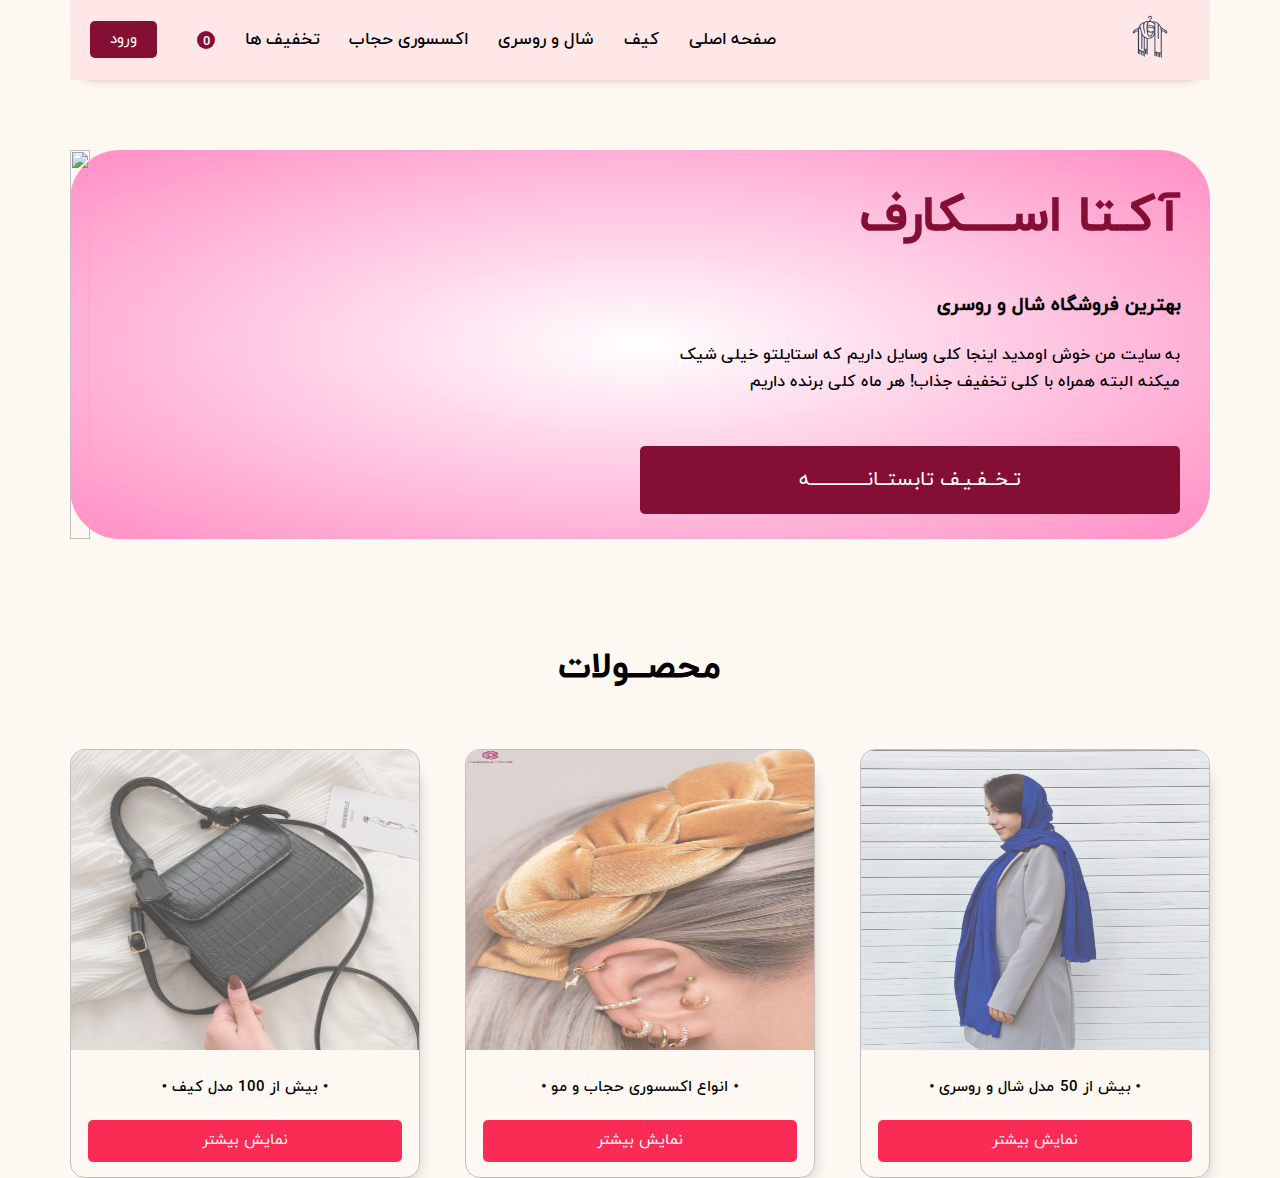
==== html files/index.html @ e351618f "product-section" ====
<!DOCTYPE html>
<html lang="fa" dir="rtl">

<head>
    <meta charset="UTF-8">
    <meta http-equiv="X-UA-Compatible" content="IE=edge">
    <meta name="viewport" content="width=device-width, initial-scale=1.0">
    <link rel="stylesheet" class="nav__item" href="../css/font.css">
    <link rel="stylesheet" class="nav__item" href="../css/basic-styles.css">
    <link rel="stylesheet" class="nav__item" href="../css/main.css">
    <script src="../javascript/main.js"></script>
    <link rel="stylesheet" class="nav__item"
        href="https://cdnjs.cloudflare.com/ajax/libs/font-awesome/6.1.2/css/all.min.css"
        integrity="sha512-1sCRPdkRXhBV2PBLUdRb4tMg1w2YPf37qatUFeS7zlBy7jJI8Lf4VHwWfZZfpXtYSLy85pkm9GaYVYMfw5BC1A=="
        crossorigin="anonymous" referrerpolicy="no-referrer" />
    <title>ACTA SCARF</title>
</head>

<body>
    <header class="header container">
        <div class="navbar">

            <a class="navbar__logo" href="#">
                <img src="../assets/images/logo.png" alt="navbar logo">
            </a>

            <div class="navbar__nav">
                <ul class="nav">
                    <li><a class="nav__item" href="#">صفحه اصلی</a></li>
                    <li><a class="nav__item" href="#">کیف</a></li>
                    <li><a class="nav__item" href="#">شال و روسری</a></li>
                    <li><a class="nav__item" href="#">اکسسوری حجاب</a></li>
                    <li><a class="nav__item" href="#">تخفیف ها</a></li>
                </ul>

                <span class="nav__shopping">
                    <i class="fa-solid fa-cart-shopping"></i>
                    <span>0</span>
                </span>
                <button class="btn btn--primary">ورود</button>
                <i class="fa-solid fa-bars"></i>

            </div>
        </div>
    </header>
    
    <section class="banner container">

        <div class="banner__about">
            <h1 class="title">آکـتا اســــکارف</h1>
            <h3 class="banner-title">بهترین فروشگاه شال و روسری</h3>
            <p class="banner-body">
                به سایت من خوش اومدید
                اینجا کلی وسایل داریم که
                استایلتو خیلی شیک میکنه
                البته همراه با کلی تخفیف جذاب!
                هر ماه کلی برنده داریم
            </p>

            <button class="btn btn--primary">تـخــفـیـف تابستــانــــــــــــــه</button>
        </div>
        
        <div class="banner__image">
            <img src="../assets/images/Picsart_22-08-21_01-30-25-455-removebg.png" alt="">
        </div>

    </section>

    <section class="products container">

        <h2 class="products-title">محصــولات</h2>
    
        <div class="product-wrapper">
    
            <div class="product">
                <div class="product__img">
                    <img src="..//assets/images/Picsart_22-08-21_02-15-15-924.jpg" alt="">
                </div>
                <div class="product__body">
                    <p class="title">• بیش از 50 مدل شال و روسری •</p>
                    <a class="btn-product btn btn--secondary btn--block" href="./products.html">نمایش بیشتر</a>
                </div>
            </div>
    
            <div class="product">
                <div class="product__img">
                    <img src="..//assets/images/tel.jpg" alt="">
                </div>
                <div class="product__body">
                    <p class="title">• انواع اکسسوری حجاب و مو •</p>
                    <a class="btn-product btn btn--secondary btn--block" href="./products.html">نمایش بیشتر</a>
                </div>
            </div>
    
            <div class="product">
                <div class="product__img">
                    <img src="..//assets/images/bag6.jfif" alt="">
                </div>
                <div class="product__body">
                    <p class="title">• بیش از 100 مدل کیف •</p>
                    <a class="btn-product btn btn--secondary btn--block" href="./products.html">نمایش بیشتر</a>
                </div>
            </div>
    
        </div>
    </section>
</body>

</html>
---- css/font.css ----
@font-face{
    font-family: "iranyekanwebregular";
    src: url('../assets/fonts/iranyekanwebregular.woff') format('woff');
}


@font-face{
    font-family: "iranyekanwebmedium";
    src: url('../assets/fonts/iranyekanwebmedium.woff') format('woff');
}


@font-face{
    font-family: "YekanBakhHeavy";
    src: url('../assets/fonts/YekanBakhHeavy.woff') format('woff');
}


@font-face{
    font-family: "YekanBakhBold";
    src: url('../assets/fonts/YekanBakhBold.woff') format('woff');
}


@font-face{
    font-family: "YekanBakhMedium";
    src: url('../assets/fonts/YekanBakhMedium.woff') format('woff');
}
---- css/basic-styles.css ----
*,
*::before,
*::after{
    margin: 0;
    padding: 0;
    box-sizing: border-box;
    text-decoration: none;
    list-style: none;
}

html{
	font-size: 62.5%;
}

body{
    font-family: "iranyekanwebmedium";
	background-color: var(--color-body);
	font-size: 1.6rem;
	line-height: 1.7;
}
/* 
button{
    font-family: "iranyekanwebregular";
    background:none;
    padding: 1rem 2rem;
    outline: 0;
    border: 0;
} */
---- css/main.css ----
:root{
	--color-primary: #fa2b55;
	--color-primary-light: #ffe7e7;
	--color-secondary-light: #d41a58;
	--color-secondary-dark: #850E35;
    --hover: #ff7ba3;
	--color-shadow: #FFE6E6;
	--color-headings: #000;
	--color-body: #fdf9f2;
	--color-white: #fff;
    --text-color: #292929;
    --color-gray: #c3c3c3;
    --blue-btn: #47c4fd;
	--avatar-sizes: 50px;
}

.container{
    max-width: 1140px;
    margin: 0 auto;
    /* margin: 5rem 2rem; */
}


/* ---------BUTTON STYLE-------- */

.btn{
    font-family: "iranyekanwebregular";
    background:none;
    padding: 0.8rem 2rem;
    outline: 0;
    border: 0;
    cursor: pointer;
    border-radius: 5px;
    font-size: 1.5rem;
    transition: all 0.4s ease-in-out;
}

.btn--primary{
    background-color: var(--color-secondary-dark);
    color: var(--color-white);
}

.btn--primary:hover{
    background-color: var(--color-primary);
}

.btn--secondary{
    background-color: var(--color-primary);
    color: var(--color-white);
}

.btn--secondary:hover{
    background-color: var(--color-secondary-light);
}

.btn--block{
    width: 100%;
}


/* ----------HEADER STYLE--------- */

.header{
    background-color: var(--color-primary-light);
    box-shadow: 0px 10px 13px -15px #6d16169e;
    padding: 0 2rem;
}

.navbar{
    display: flex;
    justify-content: space-between;
    align-items: center;
    /* height: 67px; */
}

.navbar__logo{
    max-width: 90px;
    max-height: 80px;
    display: inline-block;
}

.navbar__logo img{
    width: 100%;
    height: 80px;
}

.navbar__nav{
    display: flex;
    align-items: center;
}

.nav{
    display: flex;
}

.nav .nav__item{
    color: var(--color-headings);
    font-size: 1.7rem;
    display: block;
    padding: 1rem;
    transition: all 2s linear;
}
.nav li{
    margin-left: 1rem;
}

.nav li:last-child{
    margin-left: 6rem;
}


.nav__shopping{
    position: relative;
    margin-left: 1.8rem;
}
.nav__shopping i{
    font-size: 3rem;
    color: var(--color-primary);
}

.navbar__nav > button{
    letter-spacing: 2px;
}



.nav__shopping span{
    position: absolute;
    top: -9px;
    left: 22px;

    width: 18px;
    height: 18px;
    font-size: 13px;
    text-align: center;
    background-color: var(--color-secondary-dark);
    color: var(--color-white);
    border-radius: 100%;
}

.navbar__nav > i{
    font-size: 3rem;
    color: var(--color-secondary-dark);
    display: none;
}



/*============= RESPONSIVE HEADER ============= */

@media screen and (min-width: 768px) and (max-width: 950px){
    .nav .nav__item{
        font-size: 1.3rem;
        padding: 0.5rem;
        display: block;
    }
    .nav li{
        margin: 0.5rem;
    }
    .nav li:last-child{
        margin-left: 2rem;
    }
}

@media screen and (max-width: 768px){
    .nav{
        display: none;
    }
    .navbar__nav > i{
        display: block;
    }
    .navbar__nav > button{
        display: none;
    }
}




/* ============== BANNER STYLE =============*/

.banner{
    display: flex;
    justify-content: space-between;
    margin-top: 7rem;
    border-radius: 50px;
    background: #FFFFFF;
    background: -webkit-radial-gradient(center, #FFFFFF, #FF8EC4);
    background: -moz-radial-gradient(center, #FFFFFF, #FF8EC4);
    background: radial-gradient(ellipse at center, #FFFFFF, #FF8EC4);
}

.banner__image{
    max-width: 40%;
}

.banner__image img{
    width: 100%;
    height: 100%;
}

.banner__about{
    padding: 2.5rem 3rem 2.5rem 0;
    width: 50%;
    display: flex;
    flex-direction: column;
    justify-content: center;
}

.title{
    font-size: 5rem;
    color: var(--color-secondary-dark);
}

.banner-title{
    margin: 3rem 0 2rem 0 ;
}

.banner__about .btn{
    margin-top: 5rem;
    padding: 2rem 0;
    font-size: 2rem;
}


/*============ RESPONSIVE BANNER ============*/

@media screen and (max-width: 1140px){
    .title{
        font-size: 4rem;
    }
    .banner-title{
        margin: 2rem 0 1rem 0;
    }
    .banner__about .btn{
        padding: 1.5rem 0;
    }
    .banner{
        border-radius: 0;
    }
}


@media screen and (max-width: 768px){

    .banner__about{
        width: auto;
    }
    .title{
        font-size: 3rem;
    }
    .banner-title{
        margin: 2rem 0 1rem 0;
    }
    .banner-body{
        font-size: 1.3rem;
    }
    .banner__about .btn{
        padding: 0.5rem 0;
        margin-top: 2rem;
    }
}


@media screen and (max-width: 600px){

    .banner__about{
        width: auto;
    }
    .title{
        font-size: 1.7rem;
    }
    .banner-title{
        margin: 1rem 0 0.8rem 0;
        font-size: 1.5rem;
    }
    .banner-body{
        font-size: 0.8rem;
    }
    .banner__about .btn{
        padding: 0.7rem 0;
        margin-top: 1.7rem;
        font-size: 1.3rem;
    }
}

@media screen and (max-width: 450px){
    .banner__image{
        display: none;
    }
    .banner__about{
        padding: 2.5rem 3rem;
    }
    .title{
        font-size: 2rem;
    }
    .banner-title{
        font-size: 1rem;
    }
    .banner-body{
        font-size: 1rem;
    }
}


/* =========== PRODUCT STYLE ======== */

.products{
    margin-top: 10rem;
}

.products-title{
    text-align: center;
    margin-bottom: 5rem;
    font-size: 3.5rem;
}

.product-wrapper{
    display: flex;
    justify-content: space-between;
    align-items: center;
    flex-wrap: wrap;
    row-gap: 5rem;
}

.product{
    box-shadow: 10px 12px 15px -15px rgba(34, 31, 31, 0.4);
    border: 1px solid #c0c0c0;
    border-radius: 15px;
    width: 350px;
}

.product__img img{
    width: 100%;
    height: 300px;
    border-radius: 15px 15px 0 0;
    opacity: 0.7;
    transition: all 0.3s ease-in;
}
.product__img img:hover{
    opacity: 1;
}

.product__body{
    width: 90%;
    margin: 1.5rem auto;
}

.product__body .title{
    font-size: 1.5rem;
    color: var(--color-headings);
    text-align: center;
}


.btn-product{
    display: block;
    text-align: center;
    margin-top: 2rem;
}



/* ============ PRODUCT RESPONSIVE ============ */


@media screen and (max-width: 1140px){

    .product-wrapper{
        justify-content: space-around;
    }
    .product{
        width: 400px;
    }
    .product__img img{
        height: 370px;
    }
}

@media screen and (max-width: 900px){
    .product{
        width: 450px;
    }
    .product__img img{
        height: 450px;
    }
}

@media screen and (max-width: 520px){
    .product{
        width: 320px;
    }
    .product__img img{
        height: 300px;
    }
}

@media screen and (max-width: 420px){
    .product{
        width: 280px;
    }
}
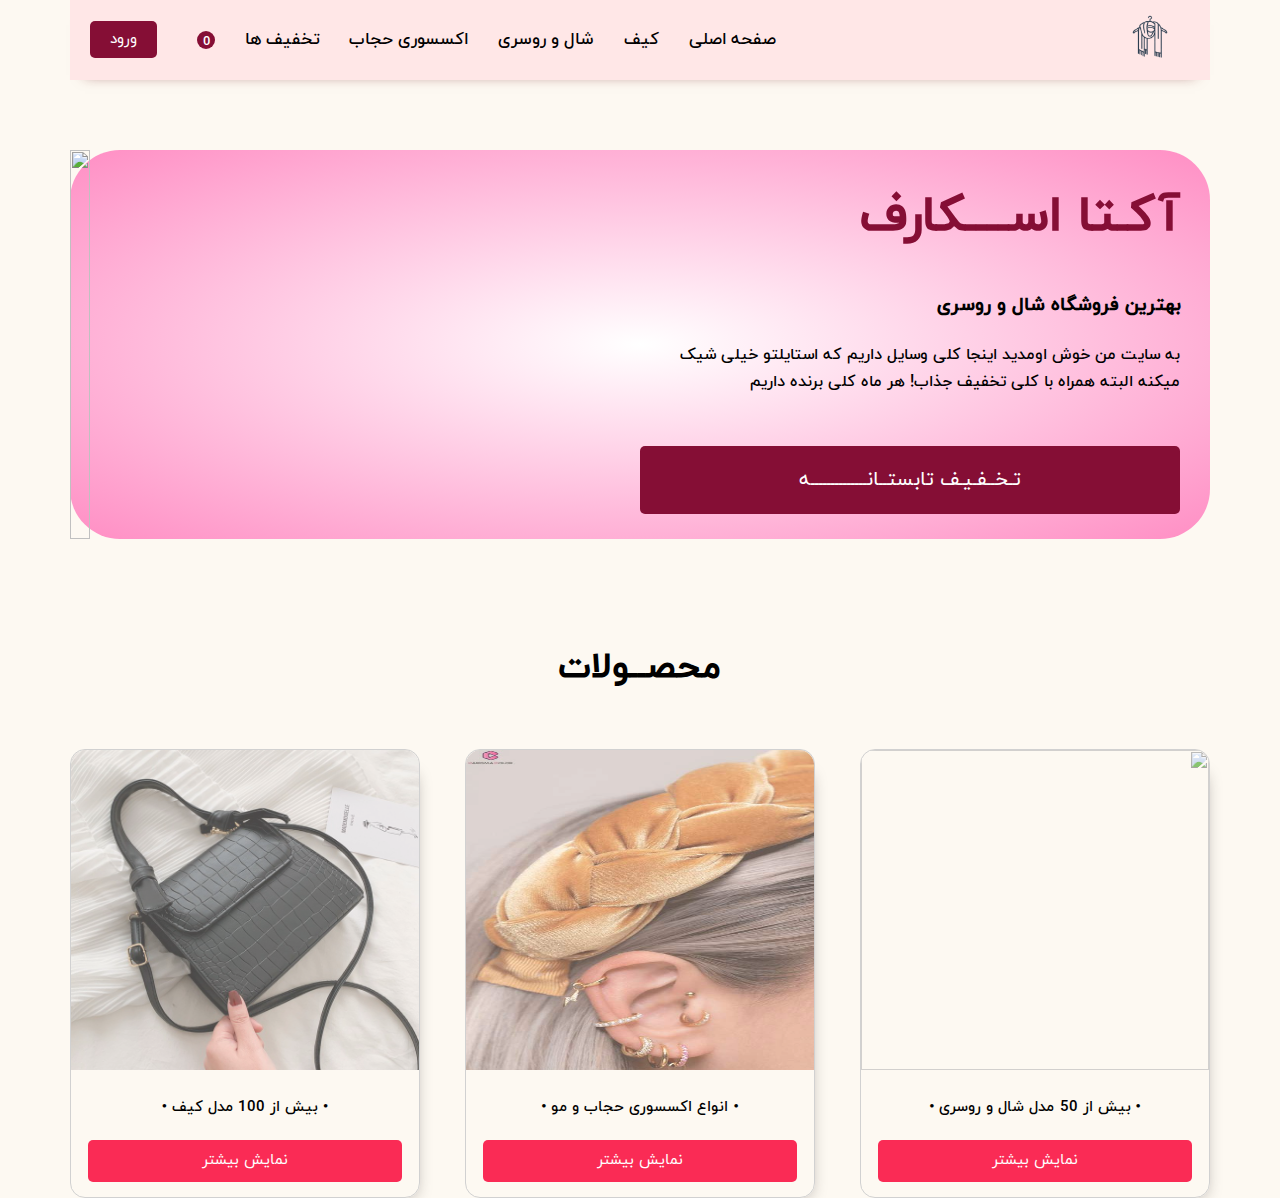
==== commit 8c30e227: "all-products" ====
--- a/html files/index.html
+++ b/html files/index.html
@@ -74,7 +74,7 @@
     
             <div class="product">
                 <div class="product__img">
-                    <img src="..//assets/images/Picsart_22-08-21_02-15-15-924.jpg" alt="">
+                    <img src="..//assets/images/shawl narenji.jpg" alt="">
                 </div>
                 <div class="product__body">
                     <p class="title">• بیش از 50 مدل شال و روسری •</p>
--- a/css/main.css
+++ b/css/main.css
@@ -325,14 +325,14 @@
 
 .product{
     box-shadow: 10px 12px 15px -15px rgba(34, 31, 31, 0.4);
-    border: 1px solid #c0c0c0;
+    border: 1px solid #d1d1d1;
     border-radius: 15px;
     width: 350px;
 }
 
 .product__img img{
     width: 100%;
-    height: 300px;
+    height: 320px;
     border-radius: 15px 15px 0 0;
     opacity: 0.7;
     transition: all 0.3s ease-in;
@@ -399,4 +399,92 @@
     .product{
         width: 280px;
     }
+}
+
+
+
+
+
+
+/* ============= PRODUCTS STYLE ============ */
+
+
+
+.scarf-wrapper{
+    display: flex;
+    justify-content: space-between;
+    align-items: center;
+    flex-wrap: wrap;
+    row-gap: 4rem;
+}
+
+
+.scarf{
+    width: 350px;
+    border-radius: 10px;
+    box-shadow: 1px 3px 10px 2px rgba(129, 129, 129, 0.36);
+}
+
+.scarf__image{
+    max-height: 350px;
+}
+.scarf__image img{
+    border-radius: 10px 10px 0 0;
+    width: 100%;
+    height: 350px;
+}
+
+.scarf__body{
+    padding: 2rem 1rem;
+}
+
+.scarf__title{
+    margin-bottom: 1.5rem;
+    font-size: 2rem;
+    color: var(--color-secondary-dark);
+}
+
+.scarf__detail{
+    margin-bottom: 1rem;
+    color: var(--text-color);
+}
+.scarf__body a{
+    display: block;
+    text-align: center;
+}
+
+
+
+/* =========== RESPONSIVE PRODUCTS ============ */
+
+
+@media screen and (max-width: 1140px){
+    .scarf-wrapper{
+        justify-content: space-around;
+    }
+
+    .scarf{
+        width: 400px;
+    }
+}
+
+@media screen and (max-width: 900px){
+    .scarf{
+        width: 440px;
+    }
+}
+
+@media screen and (max-width: 510px){
+    .scarf{
+        width: 370px;
+    }
+}
+
+@media screen and (max-width: 420px){
+    .scarf{
+        width: 270px;
+    }
+    .scarf__image img{
+        height: 300px;
+    }
 }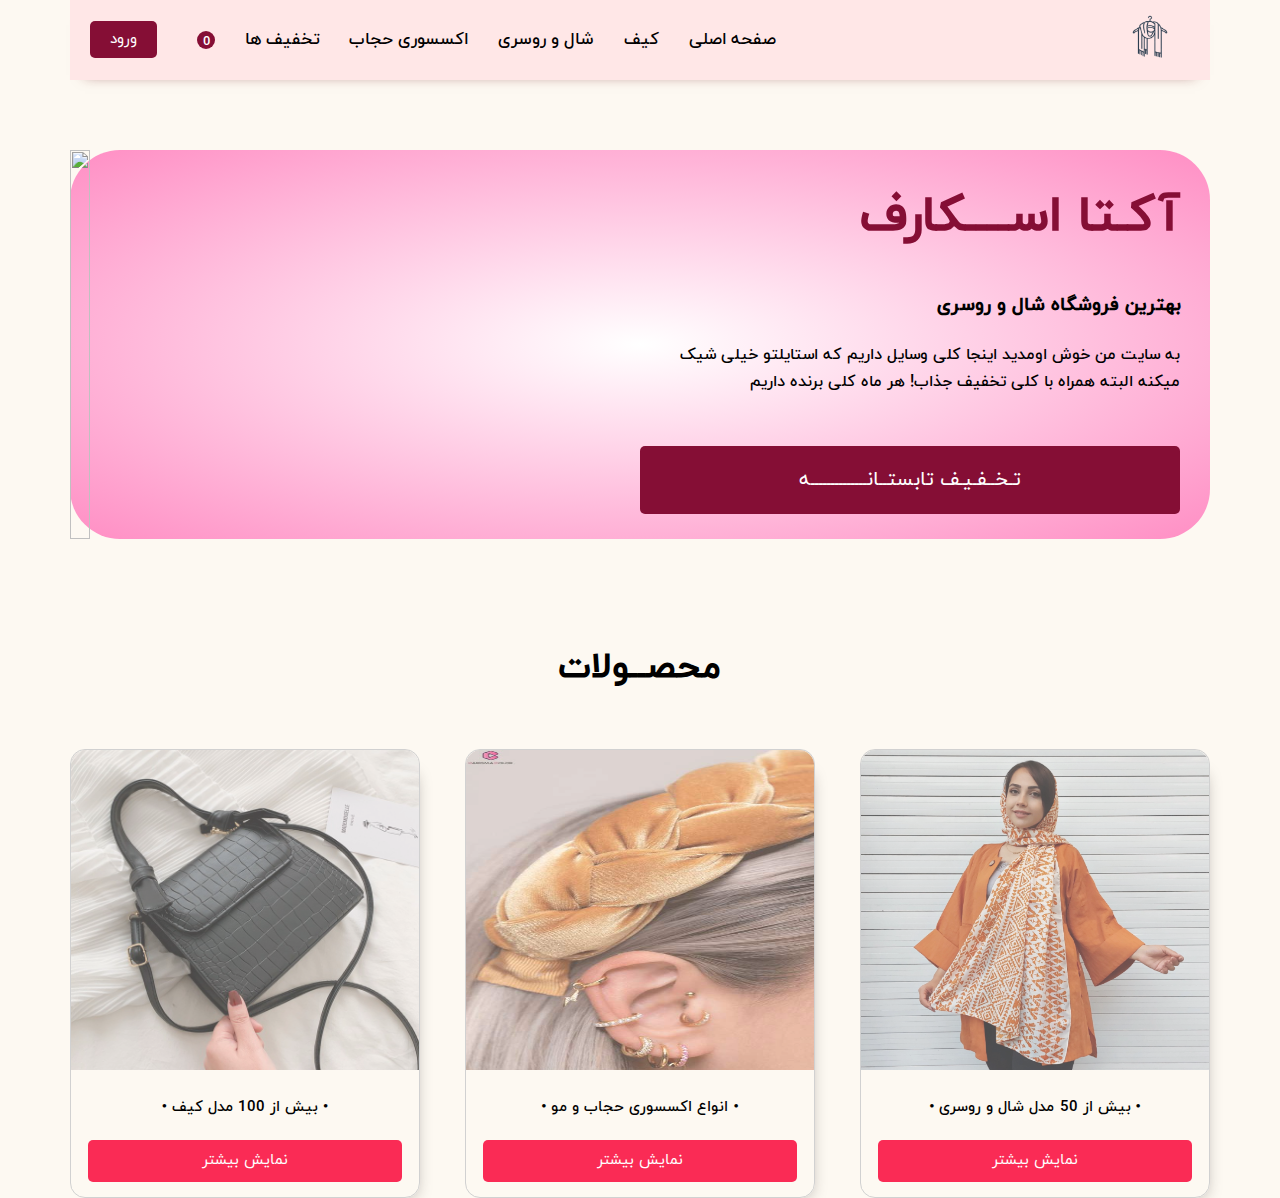
==== commit 062fd2cd: "edit products" ====
--- a/html files/index.html
+++ b/html files/index.html
@@ -28,7 +28,7 @@
                 <ul class="nav">
                     <li><a class="nav__item" href="#">صفحه اصلی</a></li>
                     <li><a class="nav__item" href="#">کیف</a></li>
-                    <li><a class="nav__item" href="#">شال و روسری</a></li>
+                    <li><a class="nav__item" href="./products.html">شال و روسری</a></li>
                     <li><a class="nav__item" href="#">اکسسوری حجاب</a></li>
                     <li><a class="nav__item" href="#">تخفیف ها</a></li>
                 </ul>
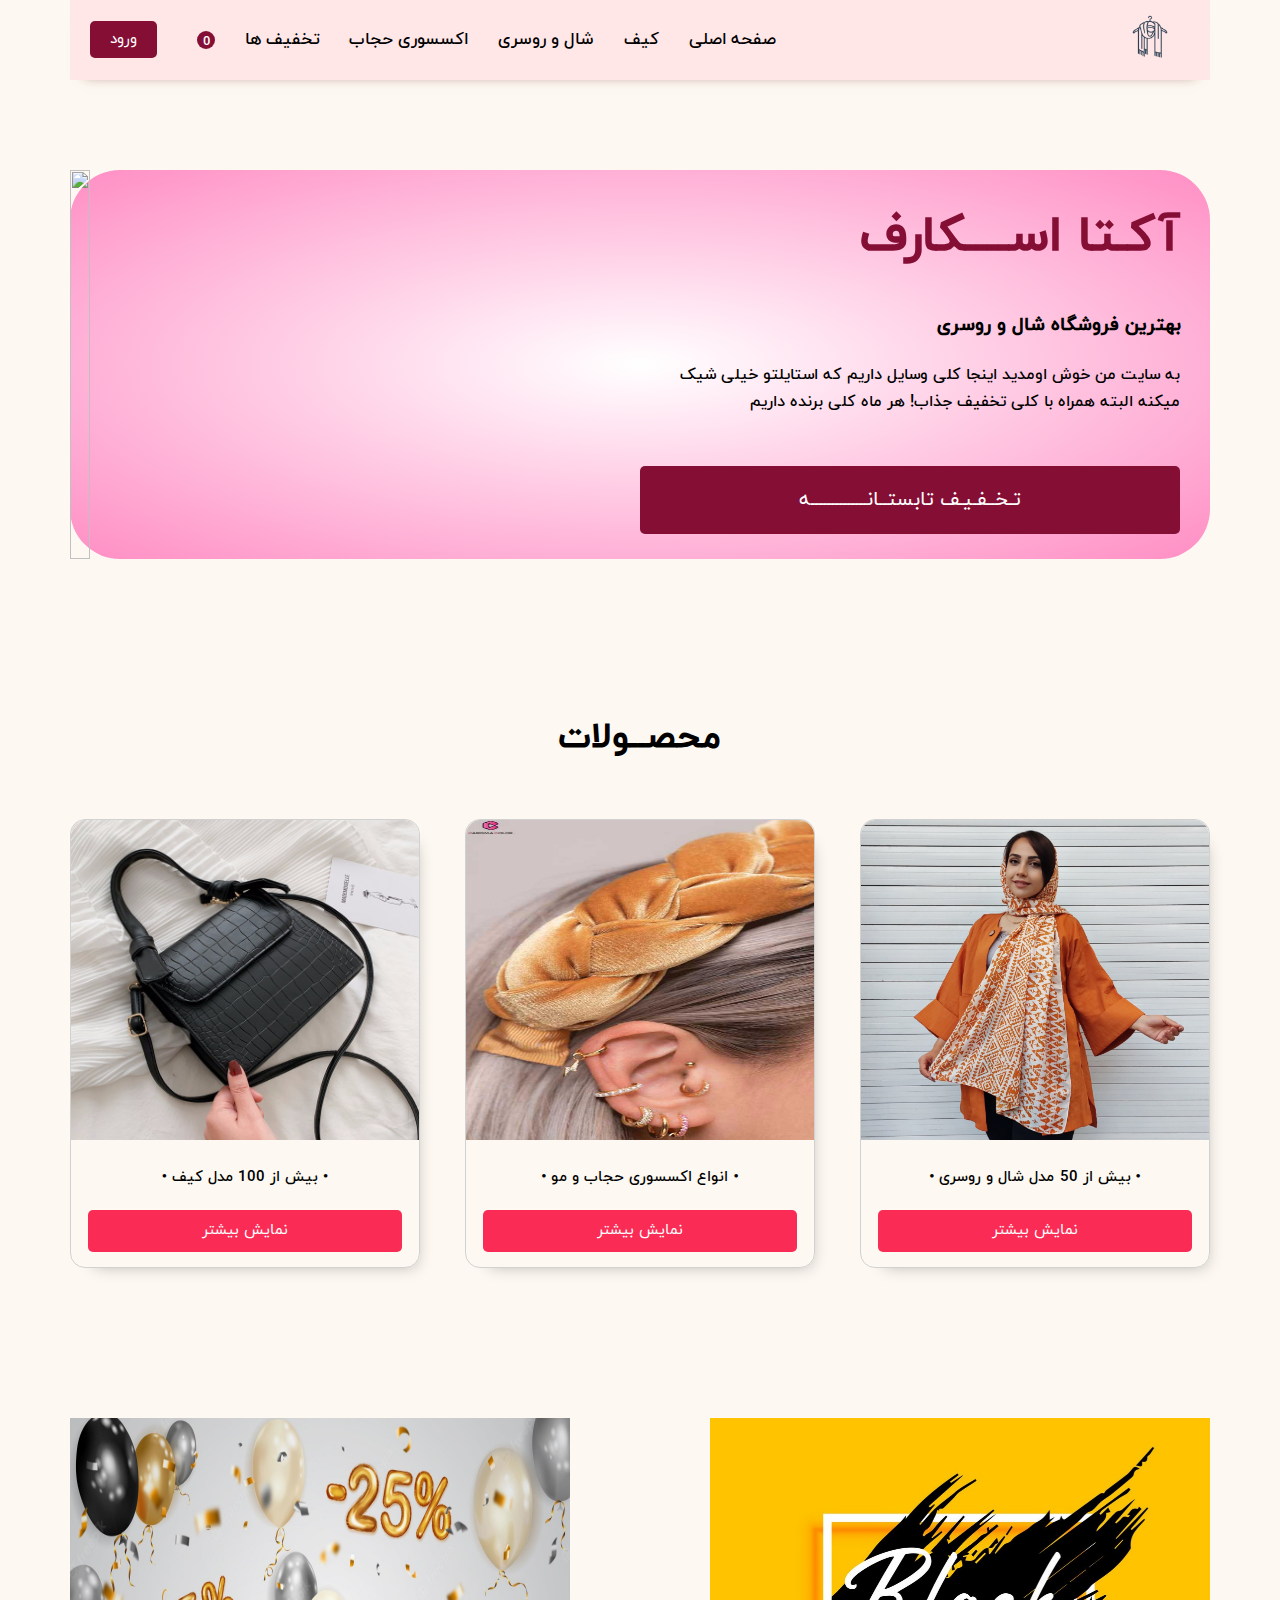
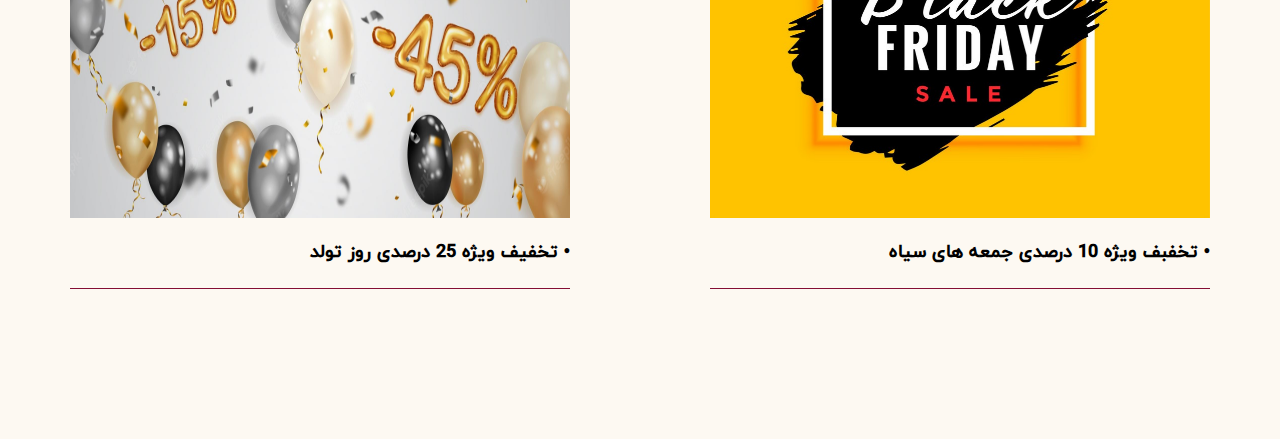
==== commit 348a99c7: "dis" ====
--- a/html files/index.html
+++ b/html files/index.html
@@ -43,7 +43,7 @@
             </div>
         </div>
     </header>
-    
+
     <section class="banner container">
 
         <div class="banner__about">
@@ -59,7 +59,7 @@
 
             <button class="btn btn--primary">تـخــفـیـف تابستــانــــــــــــــه</button>
         </div>
-        
+
         <div class="banner__image">
             <img src="../assets/images/Picsart_22-08-21_01-30-25-455-removebg.png" alt="">
         </div>
@@ -69,9 +69,9 @@
     <section class="products container">
 
         <h2 class="products-title">محصــولات</h2>
-    
+
         <div class="product-wrapper">
-    
+
             <div class="product">
                 <div class="product__img">
                     <img src="..//assets/images/shawl narenji.jpg" alt="">
@@ -81,7 +81,7 @@
                     <a class="btn-product btn btn--secondary btn--block" href="./products.html">نمایش بیشتر</a>
                 </div>
             </div>
-    
+
             <div class="product">
                 <div class="product__img">
                     <img src="..//assets/images/tel.jpg" alt="">
@@ -91,7 +91,7 @@
                     <a class="btn-product btn btn--secondary btn--block" href="./products.html">نمایش بیشتر</a>
                 </div>
             </div>
-    
+
             <div class="product">
                 <div class="product__img">
                     <img src="..//assets/images/bag6.jfif" alt="">
@@ -101,7 +101,38 @@
                     <a class="btn-product btn btn--secondary btn--block" href="./products.html">نمایش بیشتر</a>
                 </div>
             </div>
-    
+
+        </div>
+    </section>
+
+    <section class="discount container">
+        <div class="discount-wrapper">
+
+            <div class="discount__section">
+
+                <div class="image-container">
+                    <img src="../assets/images/discount friday.jpg" alt="">
+                    <div class="middle-text">
+                        <h3>تخفیف ویژه</h3>
+                    </div>
+                </div>
+
+                <h5 class="discount-text">• تخفبف ویژه 10 درصدی جمعه های سیاه</h5>
+            </div>
+
+
+            <div class="discount__section">
+
+                <div class="image-container">
+                    <img src="../assets/images/dis.jpg" alt="">
+                    <div class="middle-text">
+                        <h3>تخفیف ویژه</h3>
+                    </div>
+                </div>
+
+                <h5 class="discount-text">• تخفیف ویژه 25 درصدی روز تولد</h5>
+            </div>
+
         </div>
     </section>
 </body>
--- a/css/main.css
+++ b/css/main.css
@@ -16,8 +16,7 @@
 
 .container{
     max-width: 1140px;
-    margin: 0 auto;
-    /* margin: 5rem 2rem; */
+    margin: 0 auto 15rem;
 }
 
 
@@ -64,13 +63,13 @@
     background-color: var(--color-primary-light);
     box-shadow: 0px 10px 13px -15px #6d16169e;
     padding: 0 2rem;
+    margin-bottom: 9rem;
 }
 
 .navbar{
     display: flex;
     justify-content: space-between;
     align-items: center;
-    /* height: 67px; */
 }
 
 .navbar__logo{
@@ -182,7 +181,6 @@
 .banner{
     display: flex;
     justify-content: space-between;
-    margin-top: 7rem;
     border-radius: 50px;
     background: #FFFFFF;
     background: -webkit-radial-gradient(center, #FFFFFF, #FF8EC4);
@@ -305,10 +303,6 @@
 
 /* =========== PRODUCT STYLE ======== */
 
-.products{
-    margin-top: 10rem;
-}
-
 .products-title{
     text-align: center;
     margin-bottom: 5rem;
@@ -334,11 +328,10 @@
     width: 100%;
     height: 320px;
     border-radius: 15px 15px 0 0;
-    opacity: 0.7;
-    transition: all 0.3s ease-in;
+    transition: all 0.2s ease-in;
 }
 .product__img img:hover{
-    opacity: 1;
+    opacity: 0.8;
 }
 
 .product__body{
@@ -487,4 +480,90 @@
     .scarf__image img{
         height: 300px;
     }
+}
+
+
+
+/* =========== DISCOUNT STYLE ========= */
+
+
+.discount-wrapper{
+    width: 100%;
+    display: flex;
+    justify-content: space-between;
+    align-items: center;
+}
+
+.discount__section{
+    width: 500px;
+}
+
+.discount__section h5{
+    padding: 2rem 0;
+    font-size: 1.8rem;
+    border-bottom: 1px solid var(--color-secondary-dark);
+}
+
+.image-container{
+    position: relative;
+    background-color: #ffe0ee;
+}
+.image-container img{
+    width: 100%;
+    height: 400px;
+    opacity: 1;
+    display: block;
+    transition:all 0.5s ease;
+    backface-visibility: hidden;
+}
+
+.middle-text{
+    transition: .5s ease;
+    opacity: 0;
+    position: absolute;
+    top: 50%;
+    left: 50%;
+    transform: translate(-50%, -50%);
+}
+
+.middle-text h3{
+    background-color: var(--color-secondary-light);
+    color: var(--color-body);
+    font-size: 2.5rem;
+    padding: 2rem 5rem;
+    display: block;
+}
+
+.image-container:hover img{
+    opacity: 0.3;
+}
+
+.image-container:hover .middle-text{
+    opacity: 1;
+}
+
+
+/* =========== RESPONSIVE DISCOUNT ============ */
+
+
+@media screen and (max-width: 1140px){
+    .discount__section{
+        width: 450px;
+    }
+}
+
+@media screen and (max-width: 900px){
+    .discount-wrapper{
+        flex-direction: column;
+    }
+    .discount__section{
+        width: 100%;
+    }
+}
+
+@media screen and (max-width: 480px){
+    .middle-text h3{
+        font-size: 2rem;
+        padding: 2rem 1.5rem;
+    }
 }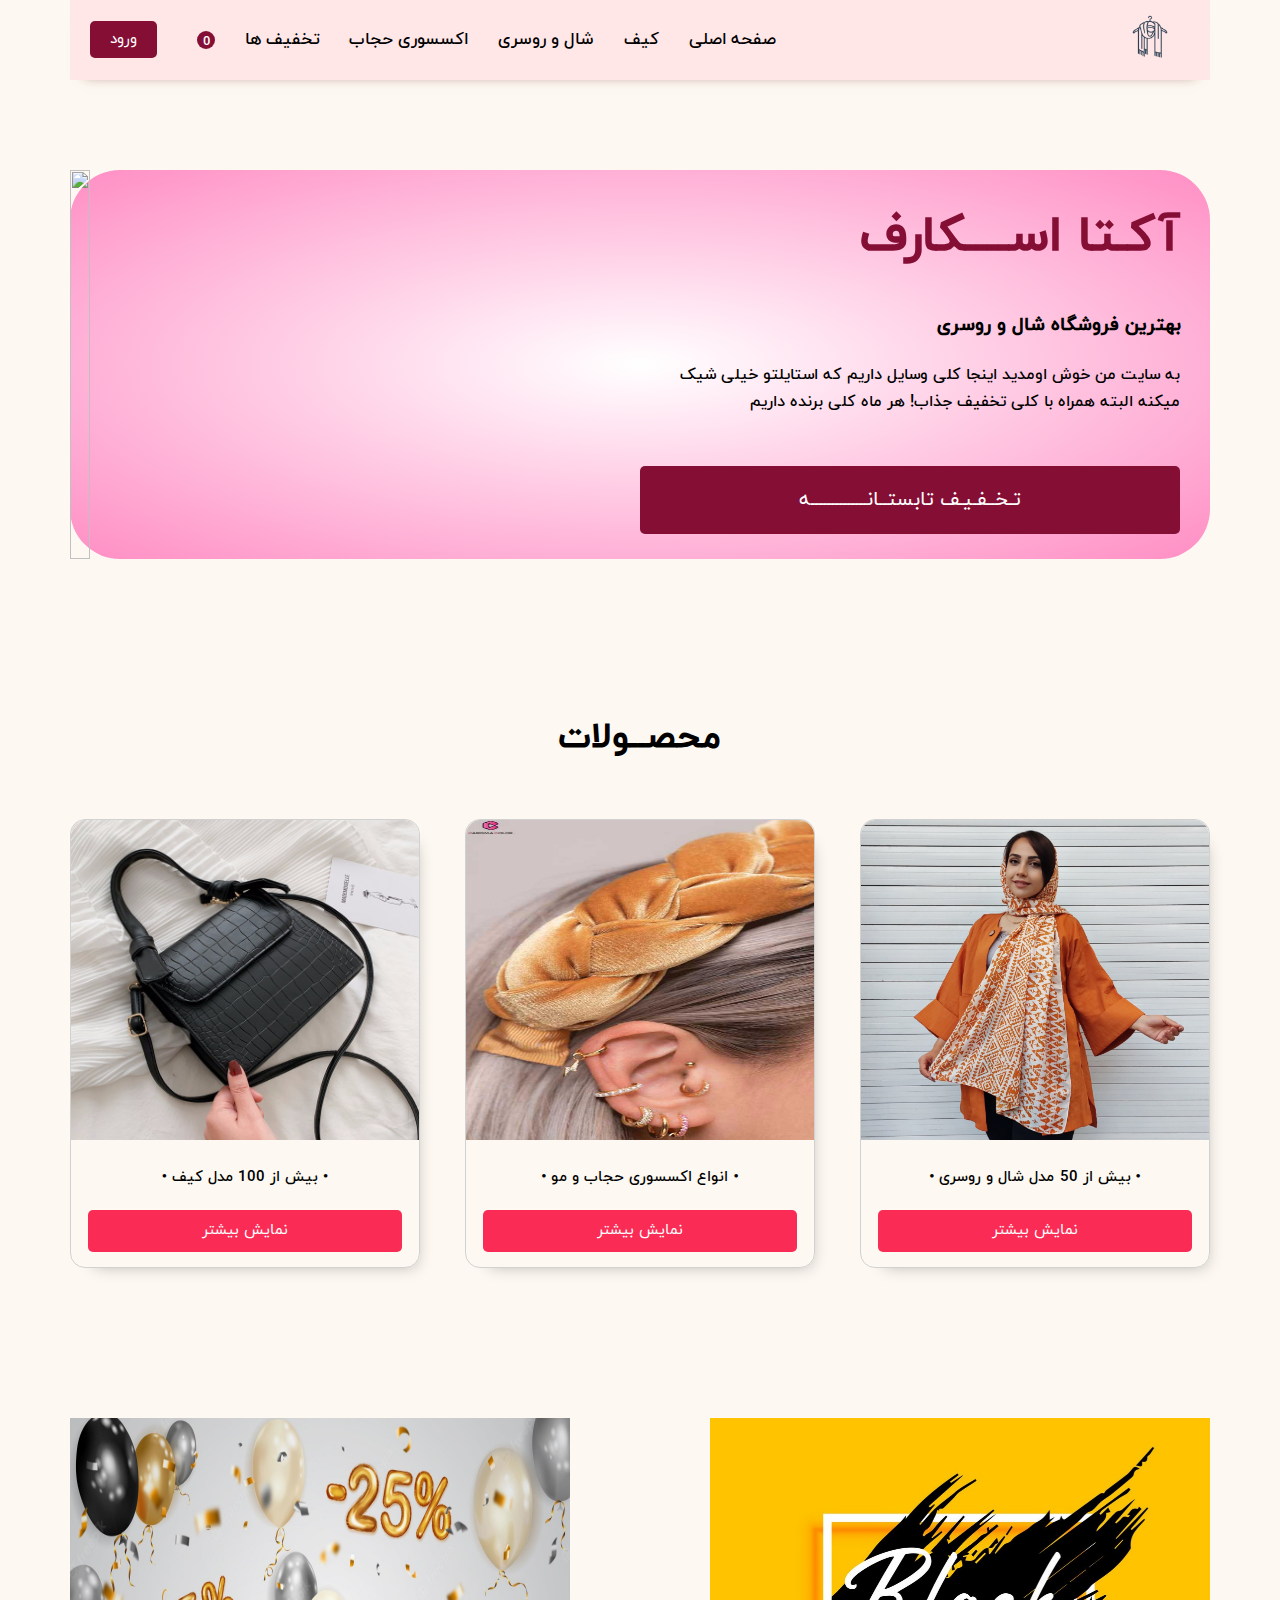
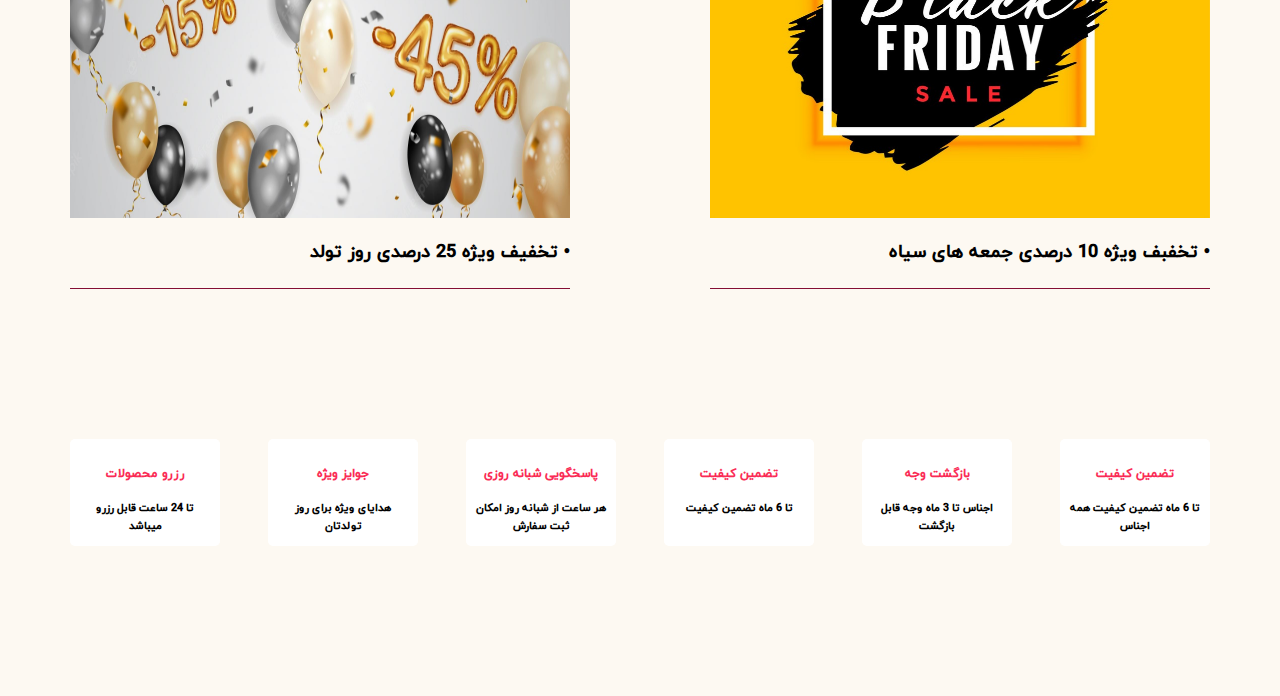
==== commit 0d3fe277: "about-store" ====
--- a/html files/index.html
+++ b/html files/index.html
@@ -135,6 +135,60 @@
 
         </div>
     </section>
+
+    <section class="container about-store">
+        <div class="about-store-wrapper">
+
+            <div class="about__body">
+                <i class="fa-regular fa-star"></i>
+                <h5 class="about-title">تضمین کیفیت</h5>
+                <h6>
+                    تا 6 ماه تضمین کیفیت همه اجناس
+                </h6>
+            </div>
+
+            <div class="about__body">
+                <i class="fa-solid fa-arrow-rotate-left"></i>
+                <h5 class="about-title">بازگشت وجه</h5>
+                <h6>
+                    اجناس تا 3 ماه وجه قابل بازگشت
+                </h6>
+            </div>
+
+            <div class="about__body">
+                <i class="fa-solid fa-mobile-screen"></i>
+                <h5 class="about-title">تضمین کیفیت</h5>
+                <h6>
+                    تا 6 ماه تضمین کیفیت
+                </h6>
+            </div>
+
+            <div class="about__body">
+                <i class="fa-regular fa-face-smile"></i>
+                <h5 class="about-title">پاسخگویی شبانه روزی</h5>
+                <h6>
+                    هر ساعت از شبانه روز امکان ثبت سفارش
+                </h6>
+            </div>
+
+            <div class="about__body">
+                <i class="fa-solid fa-gift"></i>
+                <h5 class="about-title">جوایز ویژه</h5>
+                <h6>
+                    هدایای ویژه برای روز تولدتان
+                </h6>
+            </div>
+
+            <div class="about__body">
+                <i class="fa-solid fa-bookmark"></i>
+                <h5 class="about-title">رزرو محصولات</h5>
+                <h6>
+                    تا 24 ساعت قابل رزرو میباشد
+                </h6>
+            </div>
+
+        </div>
+    </section>
 </body>
 
 </html>--- a/css/main.css
+++ b/css/main.css
@@ -566,4 +566,61 @@
         font-size: 2rem;
         padding: 2rem 1.5rem;
     }
+}
+
+
+
+
+
+/* ========== ABOUT STORE ========== */
+
+.about-store-wrapper{
+    display: flex;
+    justify-content: space-between;
+    flex-wrap: wrap;
+    gap: 3rem 2rem;
+}
+
+.about__body{
+    width: 150px;
+    display: flex;
+    flex-direction: column;
+    align-items: center;
+    padding:1rem;
+    border-radius: 5px;
+    background-color: var(--color-white);
+}
+
+.about__body i{
+    font-size: 3.5rem;
+    color: var(--color-secondary-dark);
+}
+.about-title{
+    margin: 1.5rem 0;
+    font-size: 1.2rem;
+    color: var(--color-primary);
+}
+
+.about__body h6{
+    text-align: center;
+}
+
+
+
+/* ========== RESPONSIVE ABOUT STORE ========== */
+
+
+@media screen and (max-width: 1140px){
+    .about__body{
+        width: 200px;
+    }
+    .about-store-wrapper{
+        justify-content: space-around;
+    }
+}
+
+@media screen and (max-width: 900px){
+    .about__body{
+        width: 200px;
+    }
 }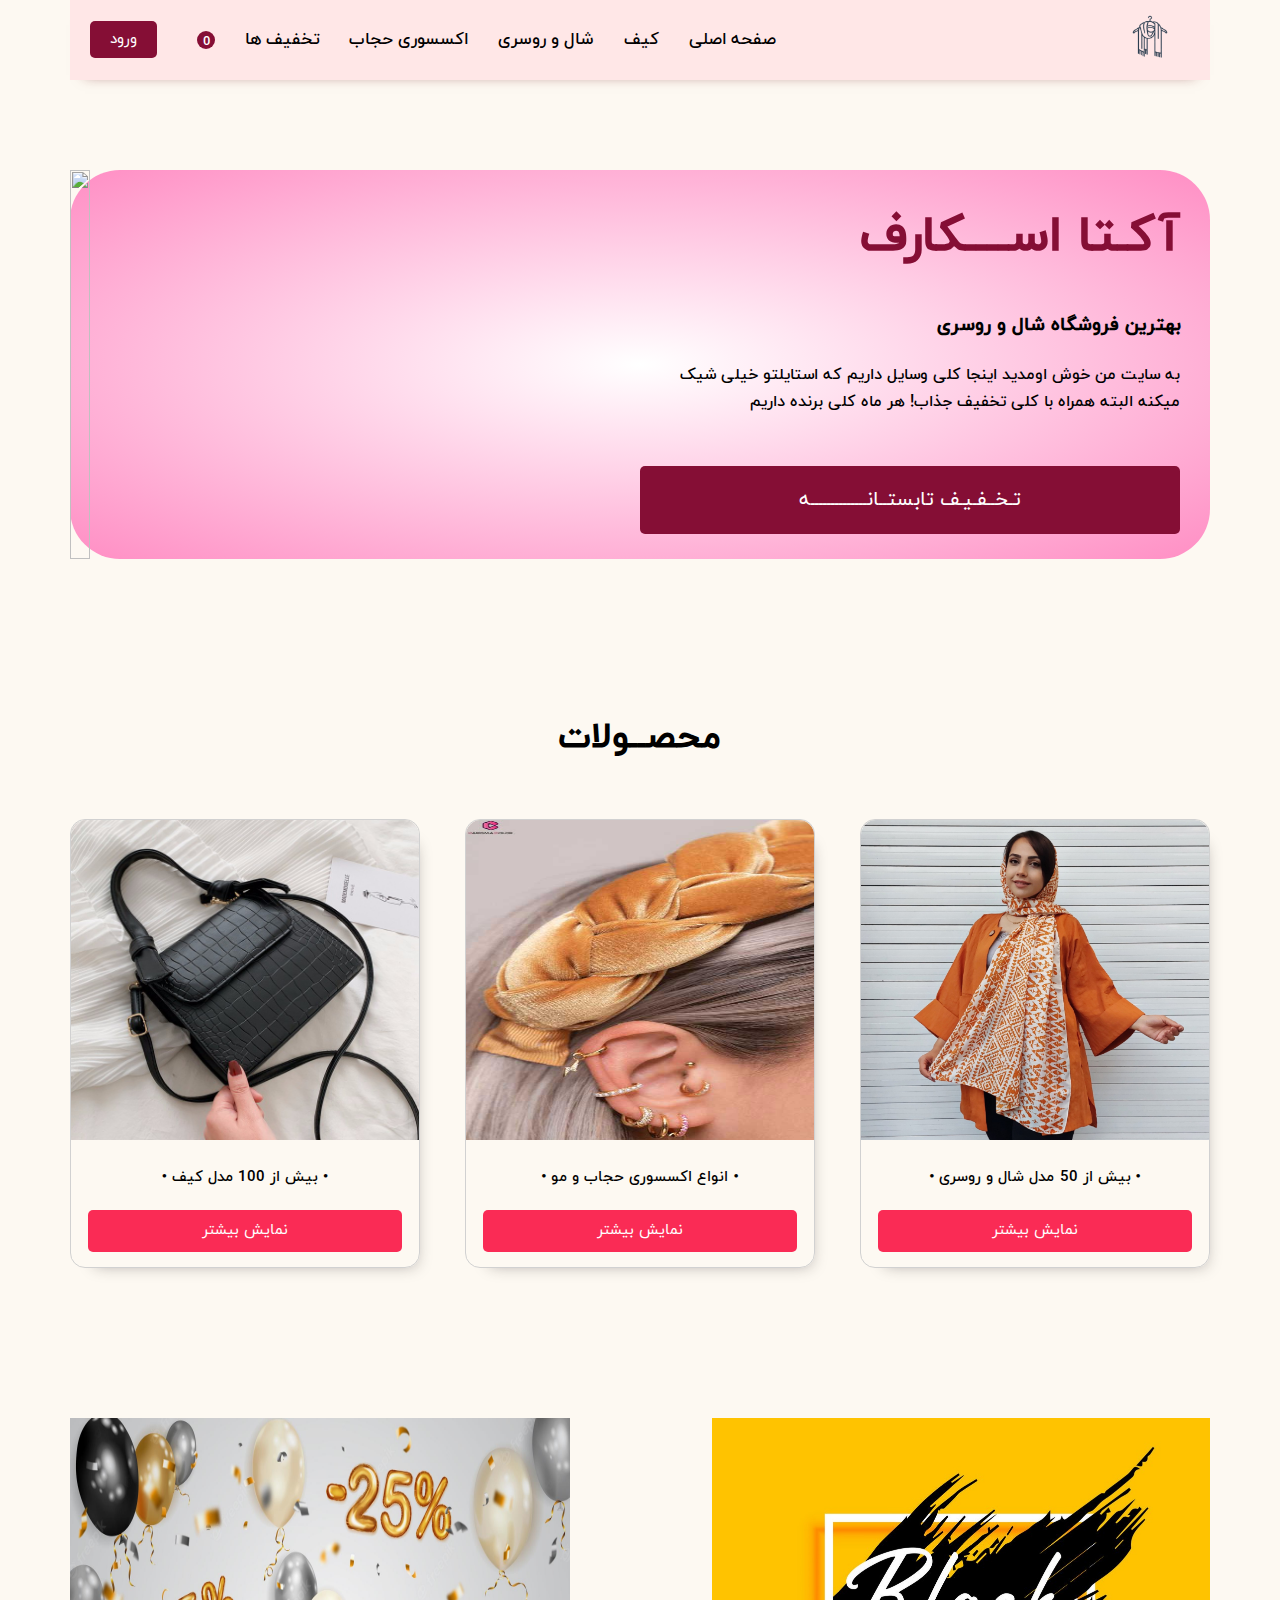
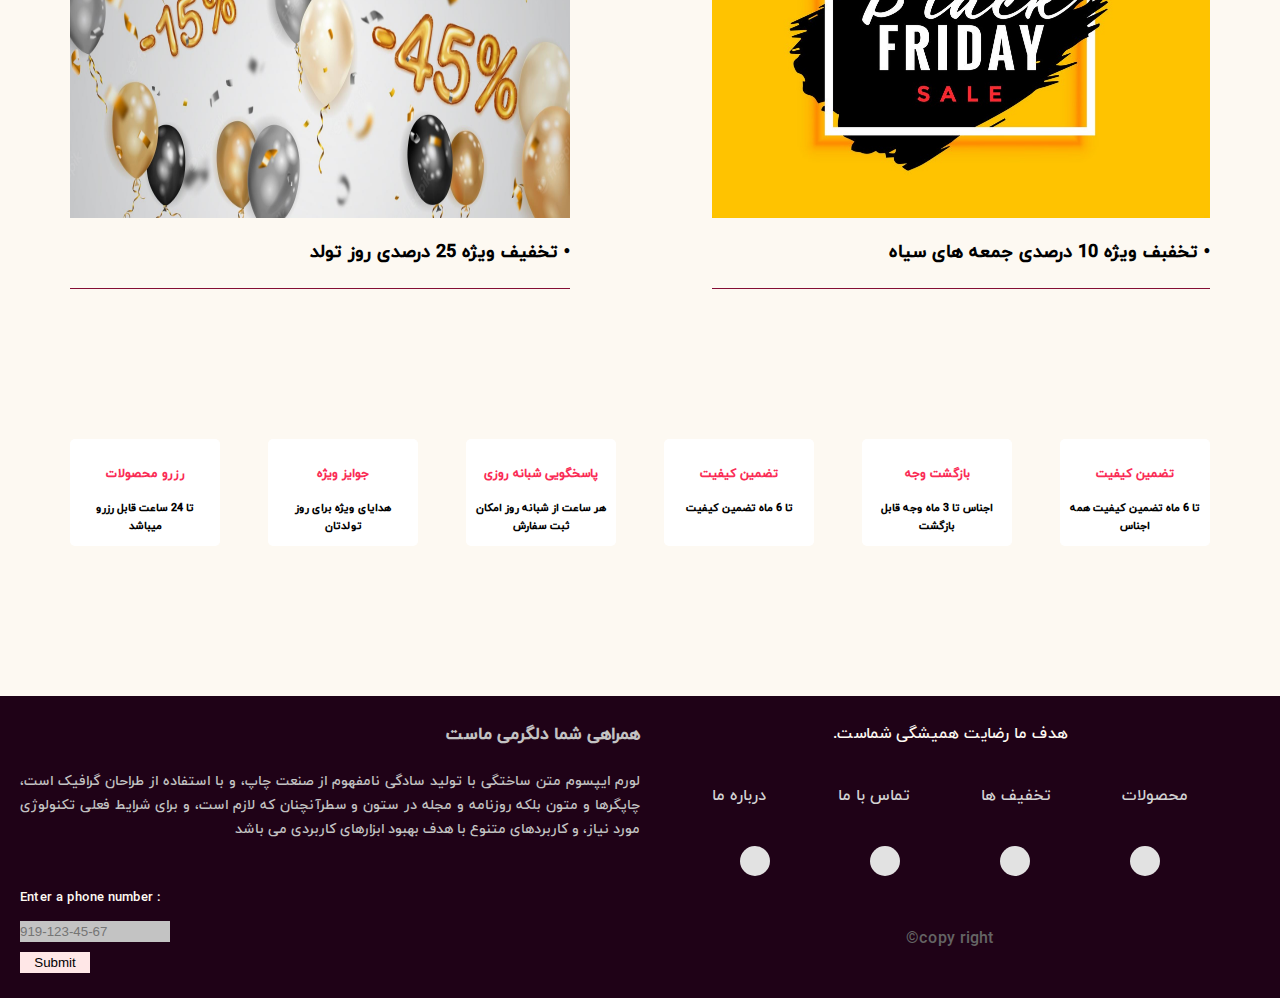
==== commit f8e877fc: "footer" ====
--- a/html files/index.html
+++ b/html files/index.html
@@ -189,6 +189,57 @@
 
         </div>
     </section>
+
+    <footer class="footer">
+        <div class="footer-wrapper">
+
+            <div class="footer__links">
+                <p class="footer-title">هدف ما رضایت همیشگی شماست.</p>
+                <div class="footer-menu">
+                    <a href="#">محصولات</a>
+                    <a href="#">تخفیف ها</a>
+                    <a href="#">تماس با ما</a>
+                    <a href="#">درباره ما</a>
+                
+                </div>
+                <div class="footer-social">
+                    <div class="social-container">
+                        <i class="fa-brands fa-instagram"></i>
+                    </div>
+                    <div class="social-container">
+                        <i class="fa-brands fa-whatsapp"></i>
+                    </div>
+                    <div class="social-container">
+                        <i class="fa-brands fa-telegram"></i>
+                    </div>
+                    <div class="social-container">
+                        <i class="fa-solid fa-phone"></i>
+                    </div>
+                </div>
+                <p class="copy-right">copy right&copy;</p>
+            </div>
+
+            <div class="about__us">
+                <h5>همراهی شما دلگرمی ماست</h5>
+                <p class="about-text">لورم ایپسوم متن ساختگی با تولید سادگی نامفهوم از صنعت چاپ، و با استفاده از طراحان گرافیک است، چاپگرها
+                    و متون بلکه روزنامه و مجله در ستون و سطرآنچنان که لازم است، و برای شرایط فعلی تکنولوژی مورد نیاز، و
+                    کاربردهای متنوع با هدف بهبود ابزارهای کاربردی می باشد
+                </p>
+
+
+                <div class="form-footer">
+                    <form class="call-container">
+                        <label for="phone">Enter a phone number :</label>
+                        <input class="input-phone" type="tel" id="phone" name="phone" placeholder="919-123-45-67"
+                            pattern="[0-9]{3}-[0-9]{3}-[0-9]{2}-[0-9]{2}">
+                        <input class="submit" type="submit">
+                    </form>
+                </div>
+
+            </div>
+
+        </div>
+    </footer>
 </body>
 
 </html>--- a/css/main.css
+++ b/css/main.css
@@ -11,6 +11,8 @@
     --text-color: #292929;
     --color-gray: #c3c3c3;
     --blue-btn: #47c4fd;
+    --bg-footer: #1f0217;
+    --footer-color: #d3d3d3;
 	--avatar-sizes: 50px;
 }
 
@@ -495,7 +497,7 @@
 }
 
 .discount__section{
-    width: 500px;
+    max-width: 500px;
 }
 
 .discount__section h5{
@@ -547,8 +549,11 @@
 
 
 @media screen and (max-width: 1140px){
+    .discount-wrapper{
+        justify-content: space-around;
+    }
     .discount__section{
-        width: 450px;
+        max-width: 400px;
     }
 }
 
@@ -557,7 +562,7 @@
         flex-direction: column;
     }
     .discount__section{
-        width: 100%;
+        max-width: 500px;
     }
 }
 
@@ -623,4 +628,138 @@
     .about__body{
         width: 200px;
     }
+}
+
+
+
+
+/* ============ FOOTER STYLE ============= */
+
+
+.footer{
+    background-color: var(--bg-footer);
+    padding: 2.5rem 2rem;
+}
+
+.footer-wrapper{
+    display: flex;
+}
+
+
+.footer__links{
+    width: 50%;
+}
+
+.footer-title{
+    color: var(--color-body);
+    text-align: center;
+}
+
+.footer-menu{
+    display: flex;
+    justify-content: space-evenly;
+    margin: 3.5rem 0;
+}
+
+.footer-menu a{
+    color: var(--footer-color);
+}
+
+.footer-social{
+    display: flex;
+    justify-content: space-evenly;
+}
+
+.social-container{
+    background-color: #e2e2e2;
+    padding: 1.5rem;
+    border-radius: 100px;
+    display: flex;
+}
+.social-container i{
+    font-size: 2rem;
+}
+
+.copy-right{
+    text-align: center;
+    margin-top: 5rem;
+    color: #646464;
+}
+
+
+.about__us{
+    width: 50%;
+}
+
+.about__us h5{
+    font-size: 1.7rem;
+    color: var(--color-gray);
+}
+
+.about-text{
+    text-align: justify;
+    color: var(--color-gray);
+    font-size: 1.4rem;
+    margin: 2rem 0 4.5rem 0;
+}
+
+.form-footer{
+    display: flex;
+    flex-direction: column;
+}
+
+.call-container{
+    display: flex;
+    flex-direction: column;
+    direction: ltr;
+}
+
+.call-container label{
+    margin-bottom: 1.2rem;
+    color: var(--color-body);
+    font-size: 1.3rem;
+}
+
+.input-phone{
+    background-color: #c3c3c3;
+    width: 15rem;
+    padding: 0.3rem 0;
+    border: none;
+}
+
+.submit{
+    margin-top: 1rem;
+    width: 7rem;
+    padding: 0.3rem 0;
+    border: none;
+    background-color: var(--color-primary-light);
+}
+
+
+/* ============ RESPONSIVE FOOTER =========== */
+
+
+@media screen and (max-width: 700px){
+    .footer-wrapper{
+        flex-direction: column;
+    }
+
+    .footer__links, .about__us{
+        width: 100%;
+    }
+    .footer__links{
+        order: 2;
+    }
+}
+
+
+@media screen and (max-width: 400px){
+    .footer-menu, .footer-social{
+        flex-wrap: wrap;
+        gap: 2rem;
+    }
+
+    .footer-title{
+        margin-top: 1rem;
+    }
 }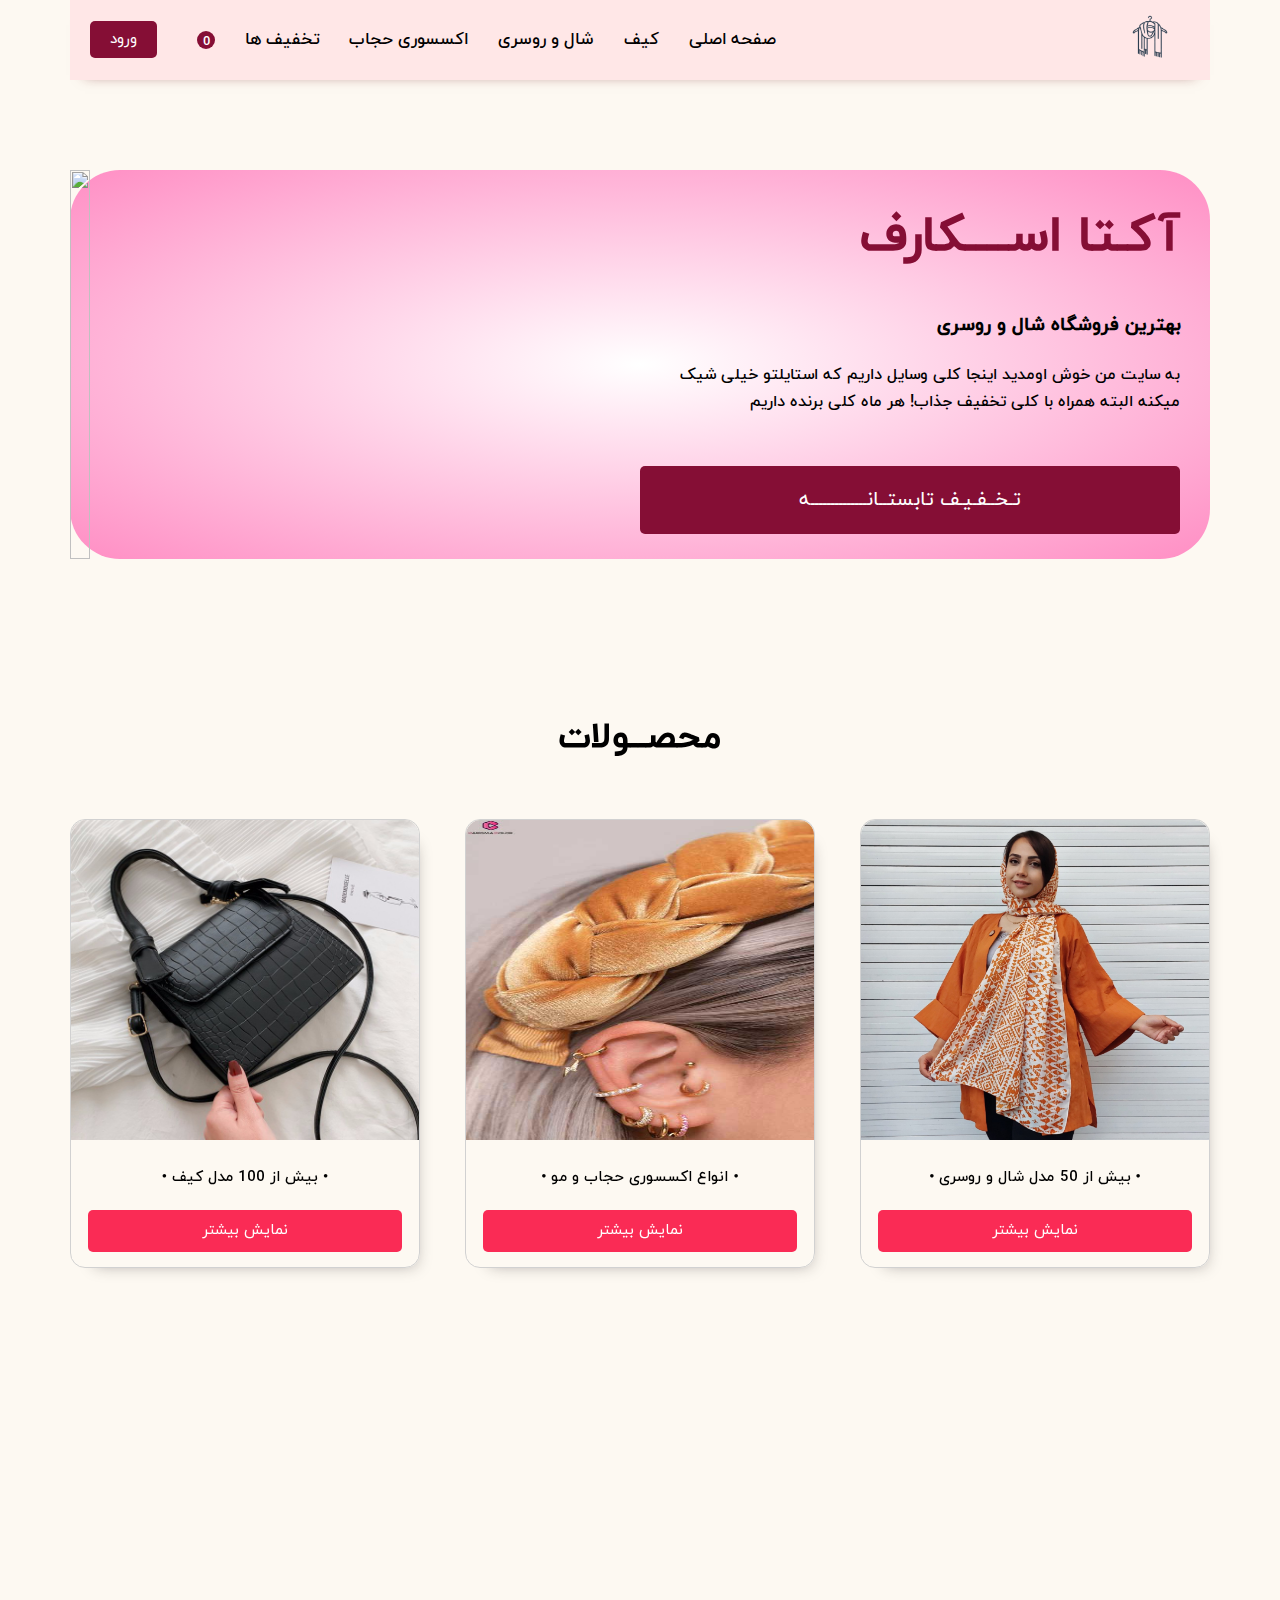
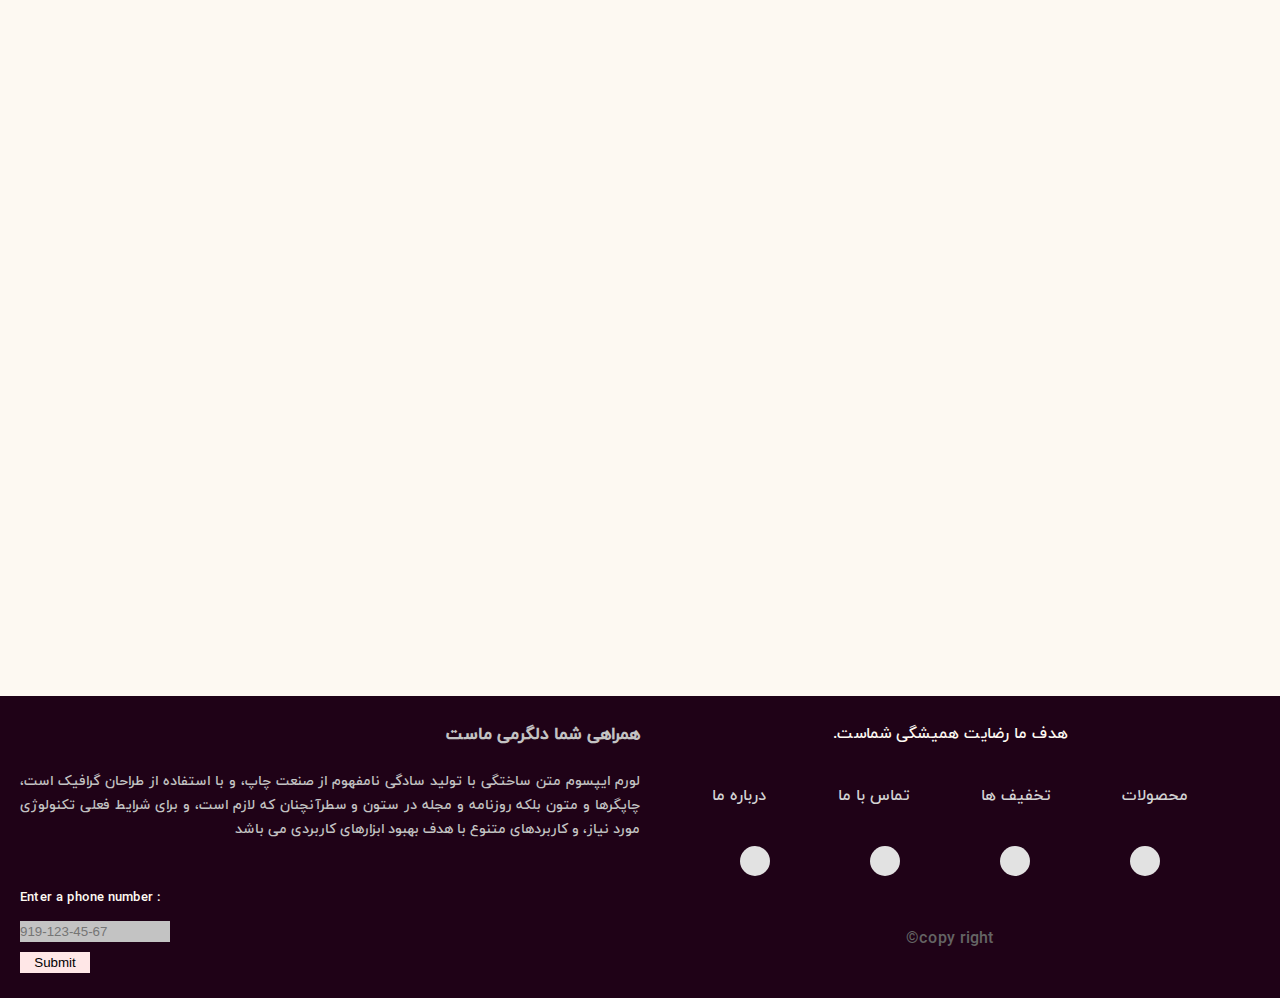
==== commit 4df5a7a4: "animation" ====
--- a/html files/index.html
+++ b/html files/index.html
@@ -13,6 +13,7 @@
         href="https://cdnjs.cloudflare.com/ajax/libs/font-awesome/6.1.2/css/all.min.css"
         integrity="sha512-1sCRPdkRXhBV2PBLUdRb4tMg1w2YPf37qatUFeS7zlBy7jJI8Lf4VHwWfZZfpXtYSLy85pkm9GaYVYMfw5BC1A=="
         crossorigin="anonymous" referrerpolicy="no-referrer" />
+    <link href="https://unpkg.com/aos@2.3.1/dist/aos.css" rel="stylesheet">
     <title>ACTA SCARF</title>
 </head>
 
@@ -66,7 +67,7 @@
 
     </section>
 
-    <section class="products container">
+    <section class="products container" data-aos="zoom-in" data-aos-duration="1000">
 
         <h2 class="products-title">محصــولات</h2>
 
@@ -105,7 +106,7 @@
         </div>
     </section>
 
-    <section class="discount container">
+    <section class="discount container" data-aos="zoom-in" data-aos-duration="1000">
         <div class="discount-wrapper">
 
             <div class="discount__section">
@@ -136,7 +137,7 @@
         </div>
     </section>
 
-    <section class="container about-store">
+    <section class="container about-store" data-aos="zoom-in" data-aos-duration="1000">
         <div class="about-store-wrapper">
 
             <div class="about__body">
@@ -200,7 +201,7 @@
                     <a href="#">تخفیف ها</a>
                     <a href="#">تماس با ما</a>
                     <a href="#">درباره ما</a>
-                
+
                 </div>
                 <div class="footer-social">
                     <div class="social-container">
@@ -221,7 +222,8 @@
 
             <div class="about__us">
                 <h5>همراهی شما دلگرمی ماست</h5>
-                <p class="about-text">لورم ایپسوم متن ساختگی با تولید سادگی نامفهوم از صنعت چاپ، و با استفاده از طراحان گرافیک است، چاپگرها
+                <p class="about-text">لورم ایپسوم متن ساختگی با تولید سادگی نامفهوم از صنعت چاپ، و با استفاده از طراحان
+                    گرافیک است، چاپگرها
                     و متون بلکه روزنامه و مجله در ستون و سطرآنچنان که لازم است، و برای شرایط فعلی تکنولوژی مورد نیاز، و
                     کاربردهای متنوع با هدف بهبود ابزارهای کاربردی می باشد
                 </p>
@@ -241,5 +243,8 @@
         </div>
     </footer>
 </body>
-
+<script src="https://unpkg.com/aos@next/dist/aos.js"></script>
+<script>
+  AOS.init();
+</script>
 </html>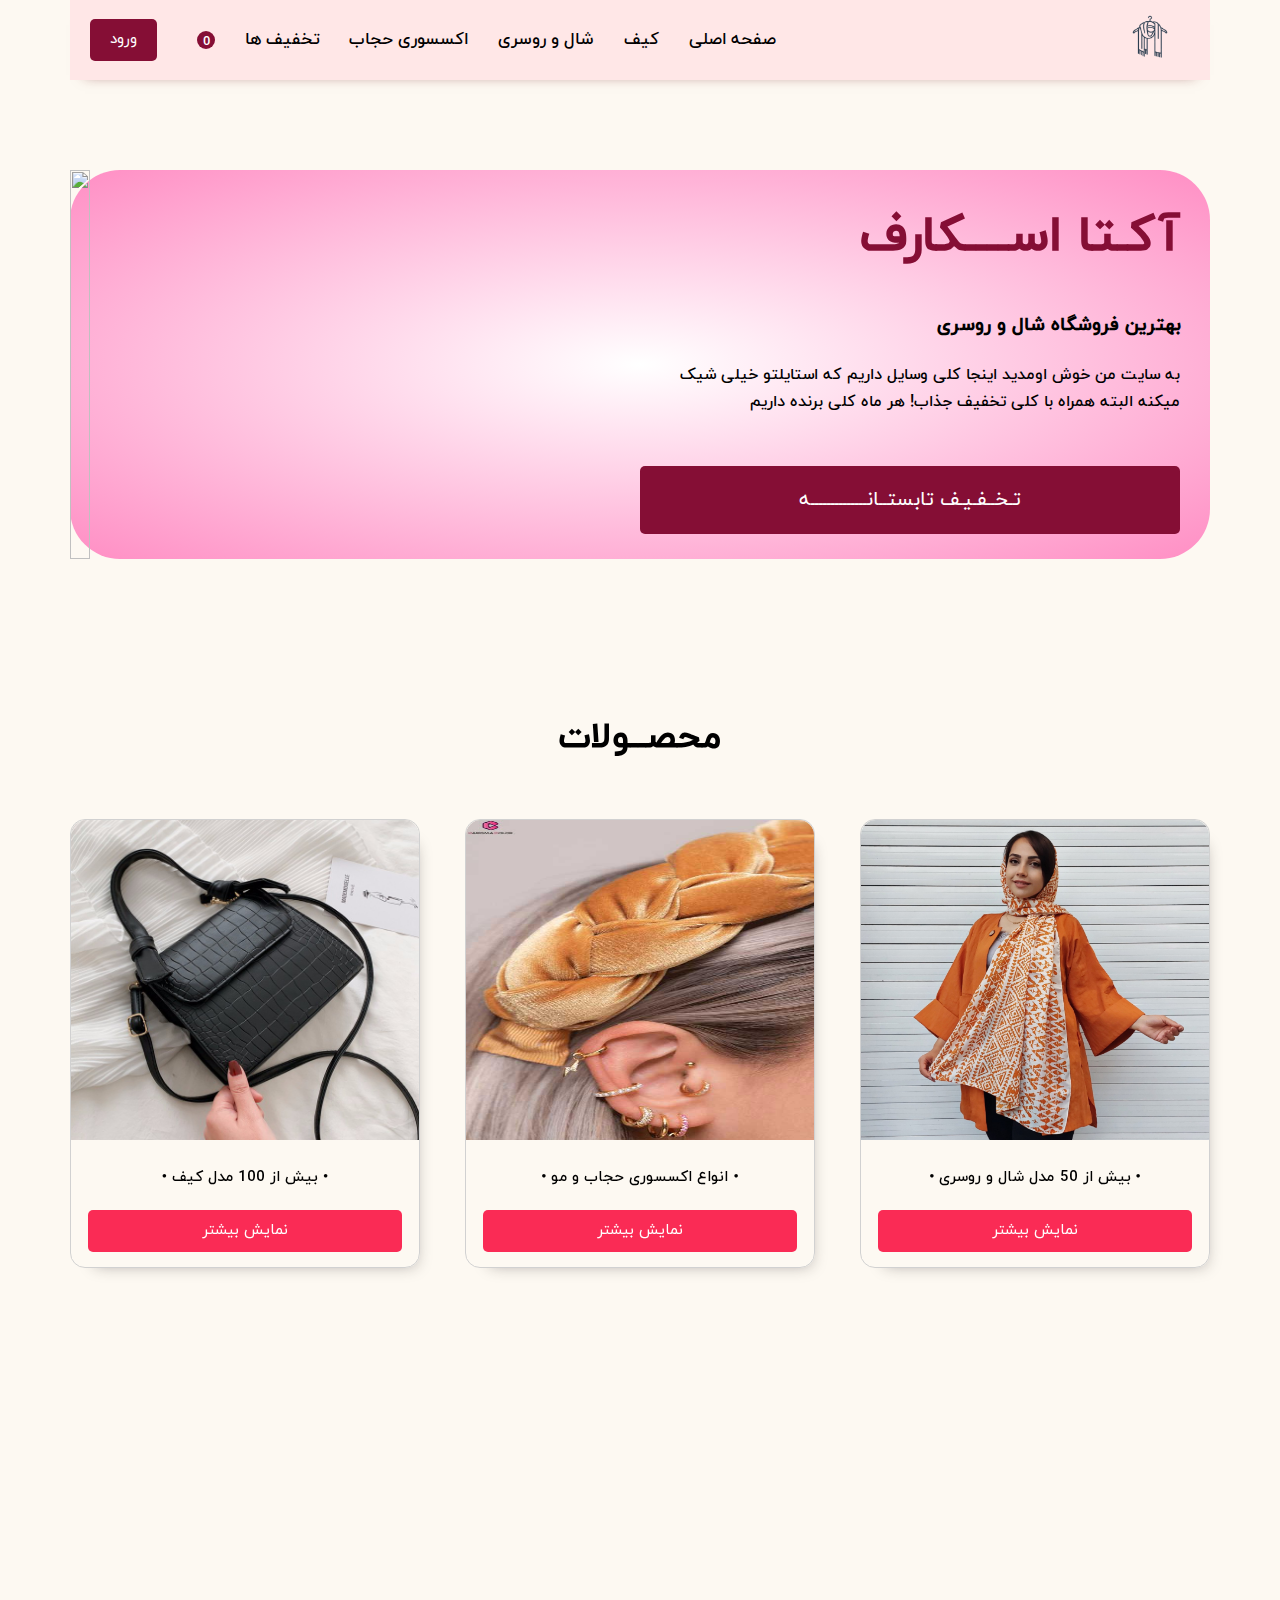
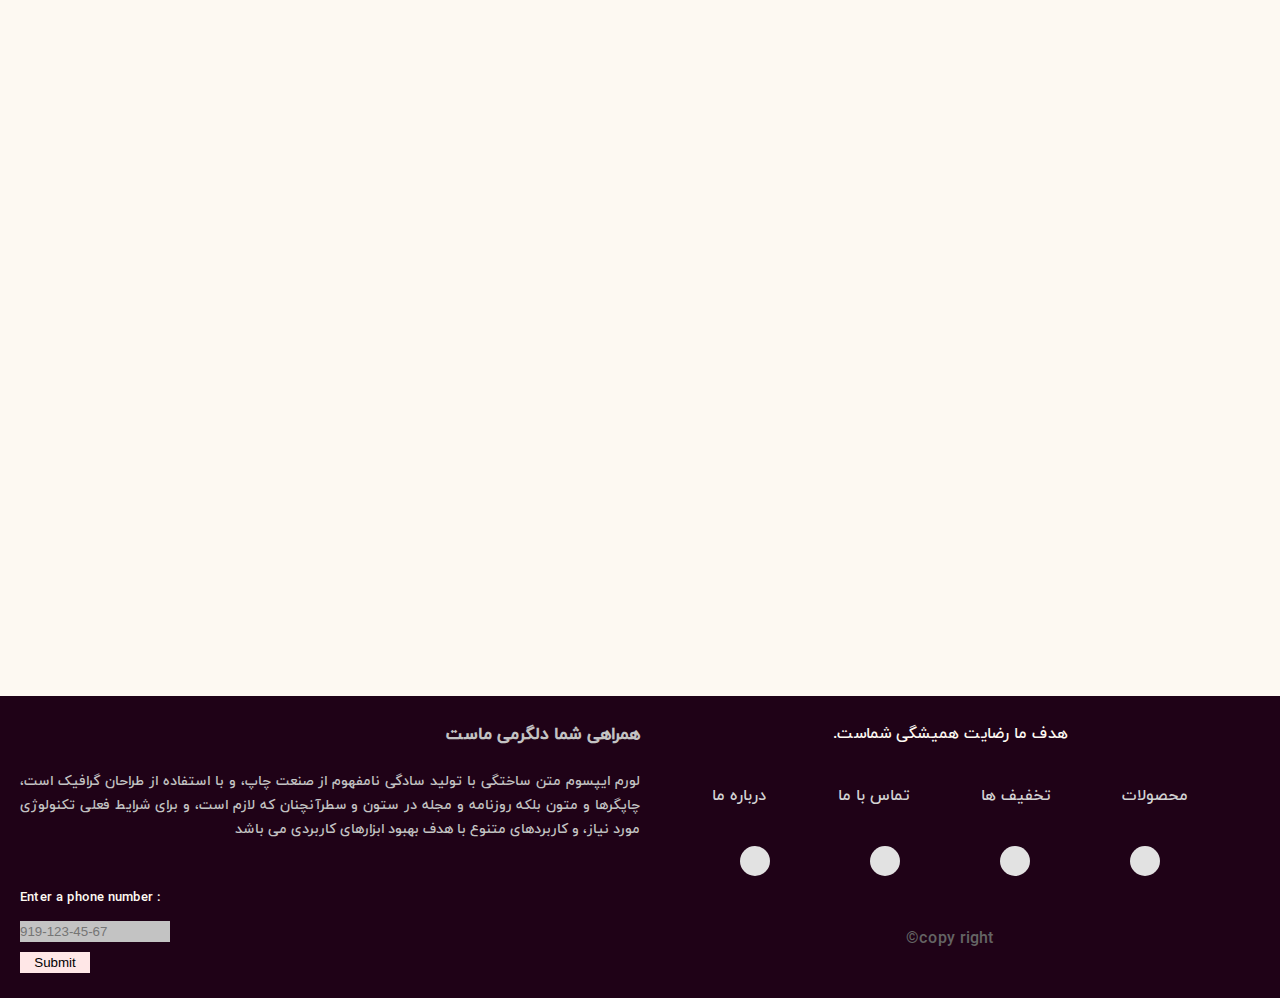
==== commit cde4675f: "form" ====
--- a/html files/index.html
+++ b/html files/index.html
@@ -38,7 +38,7 @@
                     <i class="fa-solid fa-cart-shopping"></i>
                     <span>0</span>
                 </span>
-                <button class="btn btn--primary">ورود</button>
+                <a class="btn btn--primary" href="./form.html">ورود</a>
                 <i class="fa-solid fa-bars"></i>
 
             </div>
--- a/css/main.css
+++ b/css/main.css
@@ -13,7 +13,6 @@
     --blue-btn: #47c4fd;
     --bg-footer: #1f0217;
     --footer-color: #d3d3d3;
-	--avatar-sizes: 50px;
 }
 
 .container{
@@ -26,6 +25,7 @@
 
 .btn{
     font-family: "iranyekanwebregular";
+    display: inline-block;
     background:none;
     padding: 0.8rem 2rem;
     outline: 0;
@@ -119,7 +119,7 @@
     color: var(--color-primary);
 }
 
-.navbar__nav > button{
+.navbar__nav > a{
     letter-spacing: 2px;
 }
 
@@ -170,7 +170,7 @@
     .navbar__nav > i{
         display: block;
     }
-    .navbar__nav > button{
+    .navbar__nav > a{
         display: none;
     }
 }
@@ -762,4 +762,78 @@
     .footer-title{
         margin-top: 1rem;
     }
+}
+
+
+
+/* =========== FORM STYLE =========*/
+
+
+.form-container{
+    /* height: 100vh; */
+    display: flex;
+    justify-content: center;
+    margin-bottom: 9rem;
+    /* align-items: center; */
+}
+
+
+
+.form-wrapper{
+    background-color: #ffadba;
+    padding: 3rem 6rem;
+    box-shadow: rgba(0, 0, 0, 0.15) 0px 5px 15px 0px;
+    border-radius: 15px;
+}
+
+.form-title{
+    text-align: center;
+    color: var(--bg-footer);
+    font-size: 2.5rem;
+}
+
+.form-wrapper p{
+    margin: 2rem 0;
+    border-bottom: 1px solid black;
+}
+
+.form{
+    display: flex;
+    flex-direction: column;
+}
+
+.form input{
+    margin-bottom: 1.8rem;
+    padding: 0.7rem;
+    border-radius: 5px;
+    border: 0;
+    outline: 0;
+    box-shadow: rgba(0, 0, 0, 0.1) 0px 4px 6px -1px, rgba(0, 0, 0, 0.06) 0px 2px 4px -1px;
+}
+.form label{
+    color: #292929;
+    font-size: 1.4rem;
+}
+
+.form__button{
+    margin-top: 2rem;
+}
+
+.form__button input{
+    background: none;
+}
+
+
+.submit-button{
+    background-color: var(--color-secondary-dark);
+    border: none;
+    border-radius: 5px;
+    margin: 1.5rem 0;
+}
+.submit-button a{
+    display: block;
+    padding: 0.8rem;
+    font-family: "iranyekanwebregular";
+    color: var(--color-white);
+    font-size: 1.5rem;
 }